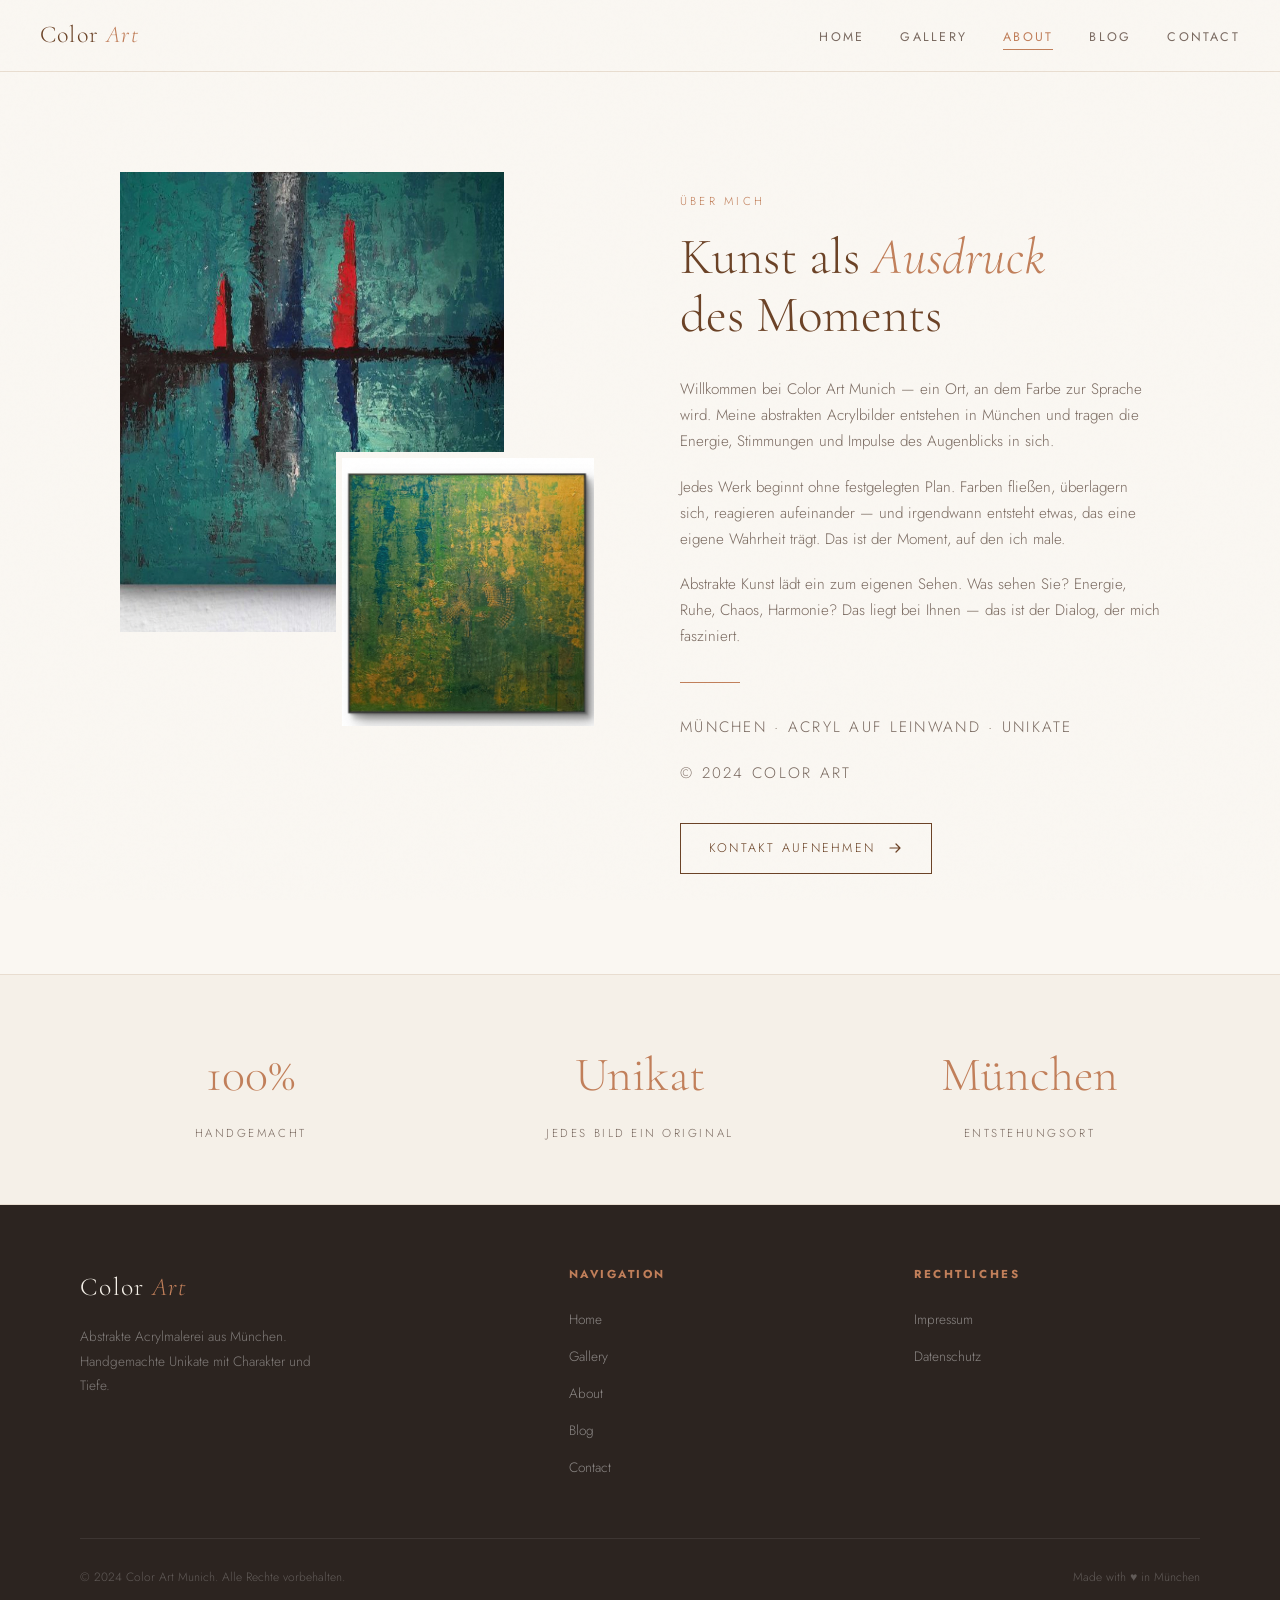
==== about.html @ 50343073 "Initial site" ====
<!DOCTYPE html>
<html lang="de">
<head>
  <meta charset="UTF-8" />
  <meta name="viewport" content="width=device-width, initial-scale=1.0" />
  <title>About — Color Art Munich</title>
  <meta name="description" content="Über die Künstlerin — abstrakte Acrylmalerei aus München." />
  <link rel="stylesheet" href="css/style.css" />
</head>
<body>

  <nav>
    <a href="index.html" class="nav-logo">Color <span>Art</span></a>
    <ul class="nav-links" id="nav-links">
      <li><a href="index.html">Home</a></li>
      <li><a href="gallery.html">Gallery</a></li>
      <li><a href="about.html" class="active">About</a></li>
      <li><a href="blog.html">Blog</a></li>
      <li><a href="contact.html">Contact</a></li>
    </ul>
    <button class="nav-hamburger" id="hamburger" aria-label="Menu">
      <span></span><span></span><span></span>
    </button>
  </nav>

  <main>
    <div class="about-layout">

      <div class="about-image-stack fade-in">
        <img src="images/paintings/383017_1c985b1f02cf4ab29a19ba922056abf1~mv2.jpg" alt="Atelier Color Art Munich" loading="lazy" />
        <img src="images/paintings/383017_31e4980668924b158daed5dd5bfac62d~mv2.jpg" alt="Abstraktes Acrylbild Detail" loading="lazy" />
      </div>

      <div class="about-content fade-in">
        <span class="section-label">Über mich</span>
        <h1>
          Kunst als <em>Ausdruck</em><br>des Moments
        </h1>

        <p>
          Willkommen bei Color Art Munich — ein Ort, an dem Farbe zur Sprache wird. Meine abstrakten Acrylbilder entstehen in München und tragen die Energie, Stimmungen und Impulse des Augenblicks in sich.
        </p>

        <p>
          Jedes Werk beginnt ohne festgelegten Plan. Farben fließen, überlagern sich, reagieren aufeinander — und irgendwann entsteht etwas, das eine eigene Wahrheit trägt. Das ist der Moment, auf den ich male.
        </p>

        <p>
          Abstrakte Kunst lädt ein zum eigenen Sehen. Was sehen Sie? Energie, Ruhe, Chaos, Harmonie? Das liegt bei Ihnen — das ist der Dialog, der mich fasziniert.
        </p>

        <div class="about-divider"></div>

        <p class="about-detail">München · Acryl auf Leinwand · Unikate</p>
        <p class="about-detail" style="margin-top:10px;">© 2024 Color Art</p>

        <div style="margin-top: 36px;">
          <a href="contact.html" class="hero-cta">
            Kontakt aufnehmen
            <svg width="16" height="16" viewBox="0 0 16 16" fill="none">
              <path d="M3 8h10M9 4l4 4-4 4" stroke="currentColor" stroke-width="1.2" stroke-linecap="round" stroke-linejoin="round"/>
            </svg>
          </a>
        </div>
      </div>

    </div>

    <!-- Values strip -->
    <div style="background: var(--cream); border-top: 1px solid var(--sand); border-bottom: 1px solid var(--sand); padding: 60px 80px;">
      <div style="max-width: var(--max-width); margin: 0 auto; display: grid; grid-template-columns: repeat(3, 1fr); gap: 48px; text-align: center;" class="fade-in">

        <div>
          <div style="font-family:'Cormorant Garamond',serif; font-size:3rem; color:var(--terracotta); margin-bottom:8px; font-weight:300;">100%</div>
          <div style="font-size:0.72rem; letter-spacing:0.22em; text-transform:uppercase; color:var(--text-light);">Handgemacht</div>
        </div>

        <div>
          <div style="font-family:'Cormorant Garamond',serif; font-size:3rem; color:var(--terracotta); margin-bottom:8px; font-weight:300;">Unikat</div>
          <div style="font-size:0.72rem; letter-spacing:0.22em; text-transform:uppercase; color:var(--text-light);">Jedes Bild ein Original</div>
        </div>

        <div>
          <div style="font-family:'Cormorant Garamond',serif; font-size:3rem; color:var(--terracotta); margin-bottom:8px; font-weight:300;">München</div>
          <div style="font-size:0.72rem; letter-spacing:0.22em; text-transform:uppercase; color:var(--text-light);">Entstehungsort</div>
        </div>

      </div>
    </div>

  </main>

  <footer>
    <div class="footer-inner">
      <div class="footer-brand">
        <a href="index.html" class="nav-logo">Color <span>Art</span></a>
        <p>Abstrakte Acrylmalerei aus München. Handgemachte Unikate mit Charakter und Tiefe.</p>
      </div>
      <div class="footer-col">
        <h4>Navigation</h4>
        <ul>
          <li><a href="index.html">Home</a></li>
          <li><a href="gallery.html">Gallery</a></li>
          <li><a href="about.html">About</a></li>
          <li><a href="blog.html">Blog</a></li>
          <li><a href="contact.html">Contact</a></li>
        </ul>
      </div>
      <div class="footer-col">
        <h4>Rechtliches</h4>
        <ul>
          <li><a href="impressum.html">Impressum</a></li>
          <li><a href="datenschutz.html">Datenschutz</a></li>
        </ul>
      </div>
    </div>
    <div class="footer-bottom">
      <span>© 2024 Color Art Munich. Alle Rechte vorbehalten.</span>
      <span>Made with ♥ in München</span>
    </div>
  </footer>

  <script src="js/main.js"></script>
</body>
</html>
---- css/style.css ----
@import url('https://fonts.googleapis.com/css2?family=Cormorant+Garamond:ital,wght@0,300;0,400;0,600;1,300;1,400&family=Jost:wght@300;400;500&display=swap');

/* ─── CSS Variables ─────────────────────────────────────── */
:root {
  --cream:      #F5F0E8;
  --warm-white: #FAF7F2;
  --sand:       #E8DDD0;
  --terracotta: #C17F5A;
  --rust:       #A85C38;
  --umber:      #6B4226;
  --charcoal:   #2C2420;
  --text:       #3A2E28;
  --text-light: #7A6A60;
  --accent:     #C17F5A;

  --nav-height: 72px;
  --max-width:  1200px;
  --gap:        2px;
}

/* ─── Reset & Base ──────────────────────────────────────── */
*, *::before, *::after { box-sizing: border-box; margin: 0; padding: 0; }

html { scroll-behavior: smooth; }

body {
  font-family: 'Jost', sans-serif;
  background: var(--warm-white);
  color: var(--text);
  font-weight: 300;
  line-height: 1.7;
  overflow-x: hidden;
}

a { color: inherit; text-decoration: none; }
img { display: block; max-width: 100%; }

/* ─── Grain texture overlay ─────────────────────────────── */
body::before {
  content: '';
  position: fixed;
  inset: 0;
  background-image: url("data:image/svg+xml,%3Csvg viewBox='0 0 256 256' xmlns='http://www.w3.org/2000/svg'%3E%3Cfilter id='noise'%3E%3CfeTurbulence type='fractalNoise' baseFrequency='0.9' numOctaves='4' stitchTiles='stitch'/%3E%3C/filter%3E%3Crect width='100%25' height='100%25' filter='url(%23noise)' opacity='0.04'/%3E%3C/svg%3E");
  pointer-events: none;
  z-index: 9999;
  opacity: 0.4;
}

/* ─── Navigation ─────────────────────────────────────────── */
nav {
  position: fixed;
  top: 0; left: 0; right: 0;
  height: var(--nav-height);
  background: rgba(250, 247, 242, 0.92);
  backdrop-filter: blur(12px);
  -webkit-backdrop-filter: blur(12px);
  border-bottom: 1px solid var(--sand);
  z-index: 100;
  display: flex;
  align-items: center;
  justify-content: space-between;
  padding: 0 40px;
}

.nav-logo {
  font-family: 'Cormorant Garamond', serif;
  font-size: 1.5rem;
  font-weight: 300;
  letter-spacing: 0.05em;
  color: var(--umber);
}

.nav-logo span {
  font-style: italic;
  color: var(--terracotta);
}

.nav-links {
  display: flex;
  gap: 36px;
  list-style: none;
}

.nav-links a {
  font-size: 0.78rem;
  font-weight: 400;
  letter-spacing: 0.18em;
  text-transform: uppercase;
  color: var(--text-light);
  transition: color 0.25s;
  position: relative;
}

.nav-links a::after {
  content: '';
  position: absolute;
  bottom: -4px; left: 0;
  width: 0; height: 1px;
  background: var(--terracotta);
  transition: width 0.3s ease;
}

.nav-links a:hover,
.nav-links a.active { color: var(--terracotta); }
.nav-links a:hover::after,
.nav-links a.active::after { width: 100%; }

.nav-hamburger {
  display: none;
  flex-direction: column;
  gap: 5px;
  cursor: pointer;
  background: none;
  border: none;
  padding: 4px;
}
.nav-hamburger span {
  display: block;
  width: 24px; height: 1px;
  background: var(--text);
  transition: all 0.3s;
}

/* ─── Page wrapper ───────────────────────────────────────── */
main { padding-top: var(--nav-height); min-height: 100vh; }

/* ─── Hero ───────────────────────────────────────────────── */
.hero {
  position: relative;
  height: calc(100vh - var(--nav-height));
  display: grid;
  grid-template-columns: 1fr 1fr;
  overflow: hidden;
}

.hero-text {
  display: flex;
  flex-direction: column;
  justify-content: center;
  padding: 80px 60px 80px 80px;
  background: var(--cream);
  position: relative;
  z-index: 2;
}

.hero-eyebrow {
  font-size: 0.72rem;
  letter-spacing: 0.28em;
  text-transform: uppercase;
  color: var(--terracotta);
  margin-bottom: 20px;
  opacity: 0;
  animation: fadeUp 0.8s 0.2s forwards;
}

.hero-title {
  font-family: 'Cormorant Garamond', serif;
  font-size: clamp(3rem, 5vw, 5rem);
  font-weight: 300;
  line-height: 1.1;
  color: var(--umber);
  margin-bottom: 8px;
  opacity: 0;
  animation: fadeUp 0.8s 0.4s forwards;
}

.hero-title em {
  font-style: italic;
  color: var(--terracotta);
  display: block;
}

.hero-subtitle {
  font-size: 1rem;
  color: var(--text-light);
  margin-bottom: 48px;
  max-width: 360px;
  opacity: 0;
  animation: fadeUp 0.8s 0.6s forwards;
}

.hero-cta {
  display: inline-flex;
  align-items: center;
  gap: 12px;
  font-size: 0.78rem;
  letter-spacing: 0.18em;
  text-transform: uppercase;
  color: var(--umber);
  border: 1px solid var(--umber);
  padding: 14px 28px;
  transition: all 0.3s;
  width: fit-content;
  opacity: 0;
  animation: fadeUp 0.8s 0.8s forwards;
}

.hero-cta:hover {
  background: var(--umber);
  color: var(--cream);
}

.hero-cta svg { transition: transform 0.3s; }
.hero-cta:hover svg { transform: translateX(4px); }

.hero-image {
  position: relative;
  overflow: hidden;
}

.hero-image img {
  width: 100%;
  height: 100%;
  object-fit: cover;
  transition: transform 8s ease;
}

.hero-image:hover img { transform: scale(1.04); }

.hero-image::after {
  content: '';
  position: absolute;
  inset: 0;
  background: linear-gradient(135deg, rgba(193,127,90,0.15) 0%, transparent 60%);
}

/* ─── Section styles ─────────────────────────────────────── */
section { padding: 100px 40px; max-width: var(--max-width); margin: 0 auto; }

.section-header {
  display: flex;
  align-items: baseline;
  gap: 20px;
  margin-bottom: 60px;
}

.section-label {
  font-size: 0.72rem;
  letter-spacing: 0.28em;
  text-transform: uppercase;
  color: var(--terracotta);
}

.section-title {
  font-family: 'Cormorant Garamond', serif;
  font-size: clamp(2rem, 3.5vw, 3rem);
  font-weight: 300;
  color: var(--umber);
}

.section-line {
  flex: 1;
  height: 1px;
  background: var(--sand);
  margin-left: auto;
}

/* ─── Featured paintings (homepage) ─────────────────────── */
.featured-grid {
  display: grid;
  grid-template-columns: repeat(3, 1fr);
  grid-template-rows: 340px 240px;
  gap: var(--gap);
}

.featured-grid .painting {
  overflow: hidden;
  position: relative;
  cursor: pointer;
}

.featured-grid .painting:first-child {
  grid-row: span 2;
}

.featured-grid .painting img {
  width: 100%;
  height: 100%;
  object-fit: cover;
  transition: transform 0.6s ease;
}

.featured-grid .painting:hover img { transform: scale(1.05); }

.painting-overlay {
  position: absolute;
  inset: 0;
  background: linear-gradient(to top, rgba(44,36,32,0.7) 0%, transparent 50%);
  opacity: 0;
  transition: opacity 0.4s;
  display: flex;
  align-items: flex-end;
  padding: 20px;
}

.painting:hover .painting-overlay { opacity: 1; }

.painting-overlay span {
  font-family: 'Cormorant Garamond', serif;
  font-size: 0.85rem;
  font-style: italic;
  color: var(--cream);
  letter-spacing: 0.08em;
}

/* ─── Gallery Grid ───────────────────────────────────────── */
.gallery-intro {
  text-align: center;
  padding: 80px 40px 0;
  max-width: var(--max-width);
  margin: 0 auto;
}

.gallery-intro .section-title {
  margin-bottom: 12px;
}

.gallery-intro p {
  color: var(--text-light);
  max-width: 500px;
  margin: 0 auto 60px;
}

.gallery-grid {
  display: grid;
  grid-template-columns: repeat(auto-fill, minmax(280px, 1fr));
  gap: 3px;
  padding: 0 40px 100px;
  max-width: var(--max-width);
  margin: 0 auto;
}

.gallery-item {
  aspect-ratio: 1;
  overflow: hidden;
  position: relative;
  cursor: pointer;
  background: var(--sand);
}

.gallery-item img {
  width: 100%; height: 100%;
  object-fit: cover;
  transition: transform 0.5s ease;
}

.gallery-item:hover img { transform: scale(1.06); }

.gallery-item .painting-overlay { opacity: 0; }
.gallery-item:hover .painting-overlay { opacity: 1; }

/* ─── Lightbox ───────────────────────────────────────────── */
.lightbox {
  position: fixed;
  inset: 0;
  background: rgba(44,36,32,0.95);
  z-index: 1000;
  display: flex;
  align-items: center;
  justify-content: center;
  opacity: 0;
  pointer-events: none;
  transition: opacity 0.3s;
}

.lightbox.open {
  opacity: 1;
  pointer-events: all;
}

.lightbox-img {
  max-width: 85vw;
  max-height: 85vh;
  object-fit: contain;
  border: 1px solid rgba(255,255,255,0.1);
  box-shadow: 0 40px 80px rgba(0,0,0,0.5);
}

.lightbox-close {
  position: absolute;
  top: 28px; right: 36px;
  font-size: 1.8rem;
  color: var(--sand);
  cursor: pointer;
  background: none;
  border: none;
  line-height: 1;
  transition: color 0.2s;
}
.lightbox-close:hover { color: white; }

.lightbox-nav {
  position: absolute;
  top: 50%;
  transform: translateY(-50%);
  background: none;
  border: 1px solid rgba(255,255,255,0.2);
  color: white;
  width: 48px; height: 48px;
  display: flex; align-items: center; justify-content: center;
  cursor: pointer;
  transition: all 0.2s;
  font-size: 1.2rem;
}
.lightbox-nav:hover { background: var(--terracotta); border-color: var(--terracotta); }
.lightbox-prev { left: 24px; }
.lightbox-next { right: 24px; }

/* ─── About page ─────────────────────────────────────────── */
.about-layout {
  display: grid;
  grid-template-columns: 1fr 1fr;
  gap: 80px;
  align-items: start;
  padding: 100px 80px;
  max-width: var(--max-width);
  margin: 0 auto;
}

.about-image-stack {
  position: relative;
  height: 560px;
}

.about-image-stack img:first-child {
  width: 80%;
  height: 460px;
  object-fit: cover;
  position: absolute;
  top: 0; left: 0;
}

.about-image-stack img:last-child {
  width: 55%;
  height: 280px;
  object-fit: cover;
  position: absolute;
  bottom: 0; right: 0;
  border: 6px solid var(--warm-white);
}

.about-content { padding-top: 20px; }

.about-content .section-label { display: block; margin-bottom: 16px; }

.about-content h1 {
  font-family: 'Cormorant Garamond', serif;
  font-size: clamp(2.5rem, 4vw, 3.5rem);
  font-weight: 300;
  color: var(--umber);
  line-height: 1.15;
  margin-bottom: 32px;
}

.about-content h1 em {
  font-style: italic;
  color: var(--terracotta);
}

.about-content p {
  color: var(--text-light);
  margin-bottom: 20px;
  font-size: 0.95rem;
}

.about-divider {
  width: 60px; height: 1px;
  background: var(--terracotta);
  margin: 32px 0;
}

.about-detail {
  font-size: 0.78rem;
  letter-spacing: 0.15em;
  text-transform: uppercase;
  color: var(--text-light);
}

/* ─── Contact page ───────────────────────────────────────── */
.contact-layout {
  display: grid;
  grid-template-columns: 1fr 1.2fr;
  gap: 80px;
  padding: 100px 80px;
  max-width: var(--max-width);
  margin: 0 auto;
}

.contact-info .section-label { display: block; margin-bottom: 16px; }

.contact-info h1 {
  font-family: 'Cormorant Garamond', serif;
  font-size: clamp(2.5rem, 4vw, 3.5rem);
  font-weight: 300;
  color: var(--umber);
  margin-bottom: 24px;
}

.contact-info p { color: var(--text-light); margin-bottom: 40px; }

.contact-detail {
  display: flex;
  align-items: center;
  gap: 16px;
  margin-bottom: 20px;
  font-size: 0.9rem;
  color: var(--text-light);
}

.contact-detail-icon {
  width: 36px; height: 36px;
  border: 1px solid var(--sand);
  display: flex; align-items: center; justify-content: center;
  flex-shrink: 0;
  color: var(--terracotta);
}

.contact-form { display: flex; flex-direction: column; gap: 20px; }

.form-group { display: flex; flex-direction: column; gap: 8px; }

.form-group label {
  font-size: 0.72rem;
  letter-spacing: 0.18em;
  text-transform: uppercase;
  color: var(--text-light);
}

.form-group input,
.form-group textarea {
  background: var(--cream);
  border: 1px solid var(--sand);
  padding: 14px 16px;
  font-family: 'Jost', sans-serif;
  font-size: 0.9rem;
  font-weight: 300;
  color: var(--text);
  outline: none;
  transition: border-color 0.25s;
  resize: vertical;
}

.form-group input:focus,
.form-group textarea:focus { border-color: var(--terracotta); }

.form-group textarea { min-height: 140px; }

.btn-submit {
  background: var(--umber);
  color: var(--cream);
  border: none;
  padding: 16px 36px;
  font-family: 'Jost', sans-serif;
  font-size: 0.78rem;
  letter-spacing: 0.18em;
  text-transform: uppercase;
  cursor: pointer;
  transition: background 0.3s;
  align-self: flex-start;
}
.btn-submit:hover { background: var(--terracotta); }

.form-success {
  display: none;
  color: var(--terracotta);
  font-style: italic;
  font-family: 'Cormorant Garamond', serif;
  font-size: 1.2rem;
  margin-top: 16px;
}

/* ─── Blog ───────────────────────────────────────────────── */
.blog-intro {
  text-align: center;
  padding: 80px 40px 60px;
  max-width: 700px;
  margin: 0 auto;
}

.blog-intro .section-title { margin-bottom: 12px; }
.blog-intro p { color: var(--text-light); }

.blog-grid {
  display: grid;
  grid-template-columns: repeat(auto-fill, minmax(340px, 1fr));
  gap: 40px;
  padding: 0 80px 100px;
  max-width: var(--max-width);
  margin: 0 auto;
}

.blog-card { display: flex; flex-direction: column; }

.blog-card-image {
  aspect-ratio: 4/3;
  overflow: hidden;
  margin-bottom: 24px;
}

.blog-card-image img {
  width: 100%; height: 100%;
  object-fit: cover;
  transition: transform 0.5s;
}
.blog-card:hover .blog-card-image img { transform: scale(1.04); }

.blog-card-meta {
  font-size: 0.72rem;
  letter-spacing: 0.18em;
  text-transform: uppercase;
  color: var(--terracotta);
  margin-bottom: 10px;
}

.blog-card h2 {
  font-family: 'Cormorant Garamond', serif;
  font-size: 1.6rem;
  font-weight: 400;
  color: var(--umber);
  margin-bottom: 12px;
  line-height: 1.3;
}

.blog-card p { color: var(--text-light); font-size: 0.9rem; }

.blog-read-more {
  display: inline-flex;
  align-items: center;
  gap: 8px;
  margin-top: 16px;
  font-size: 0.78rem;
  letter-spacing: 0.15em;
  text-transform: uppercase;
  color: var(--umber);
  border-bottom: 1px solid var(--sand);
  padding-bottom: 4px;
  transition: all 0.25s;
  width: fit-content;
}
.blog-read-more:hover { color: var(--terracotta); border-color: var(--terracotta); }

/* ─── Page hero (inner pages) ────────────────────────────── */
.page-hero {
  background: var(--cream);
  padding: 80px 80px 60px;
  border-bottom: 1px solid var(--sand);
}

/* ─── Footer ─────────────────────────────────────────────── */
footer {
  background: var(--charcoal);
  color: var(--sand);
  padding: 60px 80px 40px;
}

.footer-inner {
  max-width: var(--max-width);
  margin: 0 auto;
  display: grid;
  grid-template-columns: 1.5fr 1fr 1fr;
  gap: 60px;
  padding-bottom: 48px;
  border-bottom: 1px solid rgba(255,255,255,0.08);
}

.footer-brand .nav-logo {
  color: var(--cream);
  font-size: 1.6rem;
  display: block;
  margin-bottom: 16px;
}

.footer-brand p {
  font-size: 0.85rem;
  color: rgba(255,255,255,0.4);
  line-height: 1.8;
  max-width: 240px;
}

.footer-col h4 {
  font-size: 0.72rem;
  letter-spacing: 0.22em;
  text-transform: uppercase;
  color: var(--terracotta);
  margin-bottom: 20px;
}

.footer-col ul { list-style: none; }
.footer-col ul li { margin-bottom: 10px; }
.footer-col ul a {
  font-size: 0.85rem;
  color: rgba(255,255,255,0.45);
  transition: color 0.2s;
}
.footer-col ul a:hover { color: var(--cream); }

.footer-bottom {
  max-width: var(--max-width);
  margin: 28px auto 0;
  display: flex;
  justify-content: space-between;
  align-items: center;
  font-size: 0.75rem;
  color: rgba(255,255,255,0.25);
}

.footer-bottom a { color: rgba(255,255,255,0.35); transition: color 0.2s; }
.footer-bottom a:hover { color: var(--cream); }

/* ─── Animations ─────────────────────────────────────────── */
@keyframes fadeUp {
  from { opacity: 0; transform: translateY(24px); }
  to   { opacity: 1; transform: translateY(0); }
}

.fade-in {
  opacity: 0;
  transform: translateY(20px);
  transition: opacity 0.7s ease, transform 0.7s ease;
}
.fade-in.visible {
  opacity: 1;
  transform: translateY(0);
}

/* ─── Responsive ─────────────────────────────────────────── */
@media (max-width: 900px) {
  nav { padding: 0 24px; }
  .nav-links { display: none; }
  .nav-links.open {
    display: flex;
    flex-direction: column;
    position: fixed;
    top: var(--nav-height);
    left: 0; right: 0;
    background: var(--warm-white);
    padding: 32px 24px;
    border-bottom: 1px solid var(--sand);
    gap: 24px;
  }
  .nav-hamburger { display: flex; }

  .hero { grid-template-columns: 1fr; height: auto; }
  .hero-text { padding: 60px 24px; order: 2; }
  .hero-image { height: 50vw; order: 1; }

  .featured-grid {
    grid-template-columns: 1fr 1fr;
    grid-template-rows: auto;
  }
  .featured-grid .painting:first-child { grid-row: span 1; }

  .about-layout,
  .contact-layout { grid-template-columns: 1fr; padding: 60px 24px; gap: 40px; }
  .about-image-stack { height: 320px; }

  .gallery-grid { padding: 0 16px 60px; }
  .blog-grid { padding: 0 24px 60px; gap: 28px; }

  footer { padding: 48px 24px 32px; }
  .footer-inner { grid-template-columns: 1fr; gap: 32px; }
  .footer-bottom { flex-direction: column; gap: 12px; text-align: center; }

  section { padding: 60px 24px; }
}
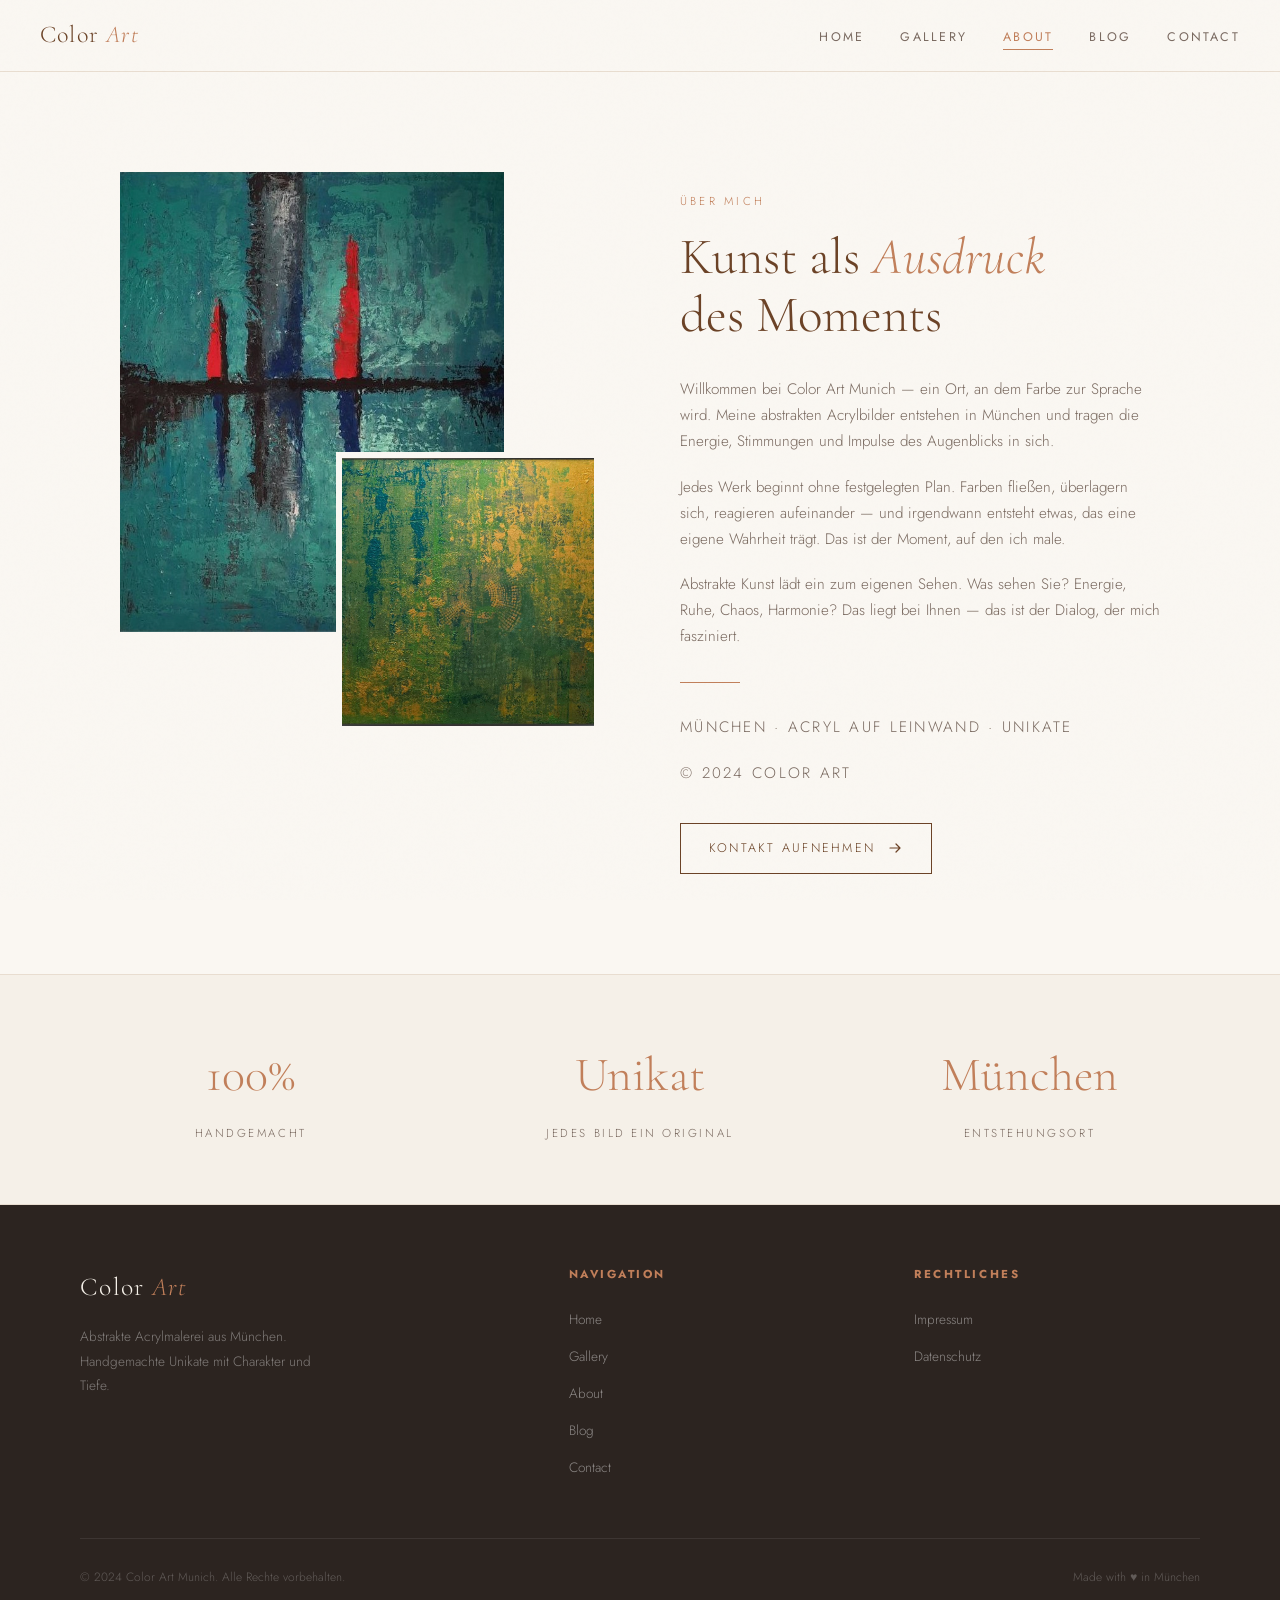
==== commit cd0c4f48: "Add full SEO - meta tags, OG, Schema, sitemap, robots.txt" ====
--- a/about.html
+++ b/about.html
@@ -3,9 +3,38 @@
 <head>
   <meta charset="UTF-8" />
   <meta name="viewport" content="width=device-width, initial-scale=1.0" />
-  <title>About — Color Art Munich</title>
-  <meta name="description" content="Über die Künstlerin — abstrakte Acrylmalerei aus München." />
-  <link rel="stylesheet" href="css/style.css" />
+  <title>Über die Künstlerin — Color Art Munich | Abstrakte Acrylmalerei</title>
+  <meta name="description" content="Abstrakte Acrylmalerei aus München — entstanden mit Leidenschaft und Farbe. Jedes Werk trägt die Energie des Moments. Lernen Sie die Künstlerin kennen." />
+  <meta name="keywords" content="abstrakte Malerei München, Künstlerin München, Acrylmalerei Atelier, moderne Kunst München" />
+  <meta name="author" content="Color Art Munich" />
+  <meta name="robots" content="index, follow" />
+  <link rel="canonical" href="https://www.colorartmuc.com/about.html" />
+
+  <!-- Open Graph (Facebook, WhatsApp previews) -->
+  <meta property="og:type" content="website" />
+  <meta property="og:title" content="Über die Künstlerin — Color Art Munich | Abstrakte Acrylmalerei" />
+  <meta property="og:description" content="Abstrakte Acrylmalerei aus München — entstanden mit Leidenschaft und Farbe. Jedes Werk trägt die Energie des Moments. Lernen Sie die Künstlerin kennen." />
+  <meta property="og:url" content="https://www.colorartmuc.com/about.html" />
+  <meta property="og:image" content="https://www.colorartmuc.com/images/paintings/0013.jpg" />
+  <meta property="og:site_name" content="Color Art Munich" />
+  <meta property="og:locale" content="de_DE" />
+
+  <!-- Twitter Card -->
+  <meta name="twitter:card" content="summary_large_image" />
+  <meta name="twitter:title" content="Über die Künstlerin — Color Art Munich | Abstrakte Acrylmalerei" />
+  <meta name="twitter:description" content="Abstrakte Acrylmalerei aus München — entstanden mit Leidenschaft und Farbe. Jedes Werk trägt die Energie des Moments. Lernen Sie die Künstlerin kennen." />
+  <meta name="twitter:image" content="https://www.colorartmuc.com/images/paintings/0013.jpg" />
+
+  <script type="application/ld+json">
+{
+  "@context": "https://schema.org",
+  "@type": "Person",
+  "name": "Color Art Munich",
+  "jobTitle": "Künstlerin",
+  "description": "Abstrakte Acrylmalerei aus München",
+  "url": "https://www.colorartmuc.com/about.html"
+}
+</script>  <link rel="stylesheet" href="css/style.css" />
 </head>
 <body>
 
@@ -27,8 +56,8 @@
     <div class="about-layout">
 
       <div class="about-image-stack fade-in">
-        <img src="images/paintings/383017_1c985b1f02cf4ab29a19ba922056abf1~mv2.jpg" alt="Atelier Color Art Munich" loading="lazy" />
-        <img src="images/paintings/383017_31e4980668924b158daed5dd5bfac62d~mv2.jpg" alt="Abstraktes Acrylbild Detail" loading="lazy" />
+        <img src="images/paintings/0009.jpg" alt="Atelier Color Art Munich" loading="lazy" />
+        <img src="images/paintings/0008.jpg" alt="Abstraktes Acrylbild Detail" loading="lazy" />
       </div>
 
       <div class="about-content fade-in">
--- a/css/style.css
+++ b/css/style.css
@@ -121,6 +121,29 @@
   transition: all 0.3s;
 }
 
+/* ─── About teaser (homepage) ────────────────────────────── */
+.about-teaser {
+  max-width: var(--max-width);
+  margin: 0 auto;
+  display: grid;
+  grid-template-columns: 1fr 1fr;
+  gap: 80px;
+  align-items: center;
+  padding: 0 80px;
+}
+
+.about-teaser-image {
+  position: relative;
+  height: 420px;
+  overflow: hidden;
+}
+
+.about-teaser-image img {
+  width: 100%;
+  height: 100%;
+  object-fit: cover;
+}
+
 /* ─── Page wrapper ───────────────────────────────────────── */
 main { padding-top: var(--nav-height); min-height: 100vh; }
 
@@ -335,16 +358,67 @@
   overflow: hidden;
   position: relative;
   cursor: pointer;
-  background: var(--sand);
-}
-
+  /* Warm plaster wall background */
+  background-color: #e8ddd0;
+  background-image:
+    url("data:image/svg+xml,%3Csvg xmlns='http://www.w3.org/2000/svg' width='300' height='300'%3E%3Cfilter id='n'%3E%3CfeTurbulence type='fractalNoise' baseFrequency='0.75' numOctaves='4' stitchTiles='stitch'/%3E%3CfeColorMatrix type='saturate' values='0'/%3E%3C/filter%3E%3Crect width='300' height='300' filter='url(%23n)' opacity='0.06'/%3E%3C/svg%3E");
+  display: flex;
+  align-items: center;
+  justify-content: center;
+}
+
+/* Painting sits inside the wall with padding and shadow */
 .gallery-item img {
-  width: 100%; height: 100%;
-  object-fit: cover;
-  transition: transform 0.5s ease;
-}
-
-.gallery-item:hover img { transform: scale(1.06); }
+  width: auto;
+  height: auto;
+  max-width: 74%;
+  max-height: 74%;
+  object-fit: contain;
+  position: relative;
+  z-index: 1;
+  transition: transform 0.5s ease, box-shadow 0.5s ease;
+  /* Frame shadow — simulates hanging on wall */
+  box-shadow:
+    0 4px 8px rgba(44,36,32,0.18),
+    0 10px 28px rgba(44,36,32,0.14),
+    0 20px 48px rgba(44,36,32,0.08),
+    2px 2px 0 rgba(255,255,255,0.06) inset;
+}
+
+.gallery-item:hover img {
+  transform: scale(1.04) translateY(-3px);
+  box-shadow:
+    0 8px 16px rgba(44,36,32,0.22),
+    0 18px 40px rgba(44,36,32,0.18),
+    0 32px 64px rgba(44,36,32,0.10),
+    2px 2px 0 rgba(255,255,255,0.06) inset;
+}
+
+/* Subtle wire/hook hint at top */
+.gallery-item::before {
+  content: '';
+  position: absolute;
+  top: 10px;
+  left: 50%;
+  transform: translateX(-50%);
+  width: 1px;
+  height: 50%; /* scales with box size, reaches painting top */
+  background: rgba(44,36,32,0.18);
+  z-index: 0;
+}
+
+/* Wall baseboard line at bottom */
+.gallery-item::after {
+  content: '';
+  position: absolute;
+  bottom: 0; left: 0; right: 0;
+  height: 3px;
+  background: linear-gradient(to right, 
+    rgba(44,36,32,0.04), 
+    rgba(44,36,32,0.10) 20%, 
+    rgba(44,36,32,0.10) 80%, 
+    rgba(44,36,32,0.04));
+}
 
 .gallery-item .painting-overlay { opacity: 0; }
 .gallery-item:hover .painting-overlay { opacity: 1; }
@@ -742,7 +816,7 @@
 
   .hero { grid-template-columns: 1fr; height: auto; }
   .hero-text { padding: 60px 24px; order: 2; }
-  .hero-image { height: 50vw; order: 1; }
+  .hero-image { height: 60vw; order: 1; }
 
   .featured-grid {
     grid-template-columns: 1fr 1fr;
@@ -754,7 +828,56 @@
   .contact-layout { grid-template-columns: 1fr; padding: 60px 24px; gap: 40px; }
   .about-image-stack { height: 320px; }
 
-  .gallery-grid { padding: 0 16px 60px; }
+  .about-image-stack img:first-child {
+    height: 260px;
+  }
+
+  .about-image-stack img:last-child {
+    height: 160px;
+  }
+
+  /* Fix about teaser section on mobile */
+  section > div[style*="grid-template-columns:1fr 1fr"],
+  div[style*="grid-template-columns:1fr 1fr"] {
+    display: flex !important;
+    flex-direction: column !important;
+    padding: 0 24px !important;
+    gap: 32px !important;
+  }
+
+  div[style*="grid-template-columns:1fr 1fr"] > div[style*="height:420px"] {
+    height: 260px !important;
+    width: 100% !important;
+  }
+
+  .about-teaser {
+    grid-template-columns: 1fr;
+    padding: 0 24px;
+    gap: 32px;
+  }
+
+  .about-teaser-image {
+    height: 260px;
+  }
+
+  /* Fix button text wrapping */
+  .hero-cta {
+    white-space: nowrap;
+    padding: 14px 20px;
+  }
+
+  /* Fix values strip on mobile */
+  div[style*="grid-template-columns: repeat(3, 1fr)"] {
+    display: flex !important;
+    flex-direction: column !important;
+    gap: 28px !important;
+    padding: 0 24px !important;
+  }
+
+  .gallery-grid {
+    grid-template-columns: repeat(2, 1fr);
+    padding: 0 16px 60px;
+  }
   .blog-grid { padding: 0 24px 60px; gap: 28px; }
 
   footer { padding: 48px 24px 32px; }
@@ -763,3 +886,91 @@
 
   section { padding: 60px 24px; }
 }
+
+
+/* ─── AR Modal ───────────────────────────────────────────── */
+#ar-modal {
+  position: fixed; inset: 0;
+  background: rgba(44,36,32,0.75);
+  z-index: 2000;
+  display: none;
+  align-items: center;
+  justify-content: center;
+  backdrop-filter: blur(6px);
+}
+#ar-modal.open { display: flex; }
+
+.ar-modal-inner {
+  background: var(--warm-white);
+  width: min(480px, 96vw);
+  height: min(700px, 92vh);
+  display: flex;
+  flex-direction: column;
+  overflow: hidden;
+  position: relative;
+}
+
+.ar-close {
+  position: absolute; top: 14px; right: 14px;
+  width: 34px; height: 34px;
+  background: var(--cream); border: 1px solid var(--sand);
+  color: var(--umber); cursor: pointer;
+  display: flex; align-items: center; justify-content: center;
+  font-size: 0.8rem; z-index: 10; transition: all 0.2s;
+}
+.ar-close:hover { background: var(--umber); color: var(--cream); }
+
+.ar-header {
+  padding: 18px 20px 14px;
+  border-bottom: 1px solid var(--sand);
+  flex-shrink: 0;
+}
+.ar-label {
+  font-family: 'Cormorant Garamond', serif;
+  font-size: 1.3rem; font-style: italic;
+  color: var(--umber); display: block; margin-bottom: 4px;
+}
+.ar-price-tag { font-size: 0.85rem; color: var(--terracotta); }
+
+.ar-viewer-wrap {
+  flex: 1;
+  min-height: 0;
+  position: relative;
+}
+
+.ar-viewer-wrap model-viewer {
+  width: 100%;
+  height: 100%;
+}
+
+.ar-launch-btn {
+  position: absolute;
+  bottom: 20px;
+  left: 50%;
+  transform: translateX(-50%);
+  display: inline-flex; align-items: center; gap: 10px;
+  background: var(--umber); color: var(--cream);
+  padding: 14px 28px;
+  font-family: 'Jost', sans-serif;
+  font-size: 0.78rem; letter-spacing: 0.16em; text-transform: uppercase;
+  text-decoration: none; border: none; cursor: pointer;
+  transition: background 0.25s; white-space: nowrap;
+}
+.ar-launch-btn:hover { background: var(--terracotta); }
+
+.ar-note {
+  font-size: 0.78rem; color: var(--text-light);
+  text-align: center; line-height: 1.7;
+}
+
+/* AR button in detail panel */
+.detail-ar-btn {
+  margin-top: 12px;
+  display: inline-flex; align-items: center; gap: 10px;
+  font-size: 0.72rem; letter-spacing: 0.18em; text-transform: uppercase;
+  color: var(--terracotta); border: 1px solid var(--terracotta);
+  padding: 12px 20px; transition: all 0.25s;
+  background: none; cursor: pointer;
+  font-family: 'Jost', sans-serif; width: fit-content;
+}
+.detail-ar-btn:hover { background: var(--terracotta); color: var(--cream); }
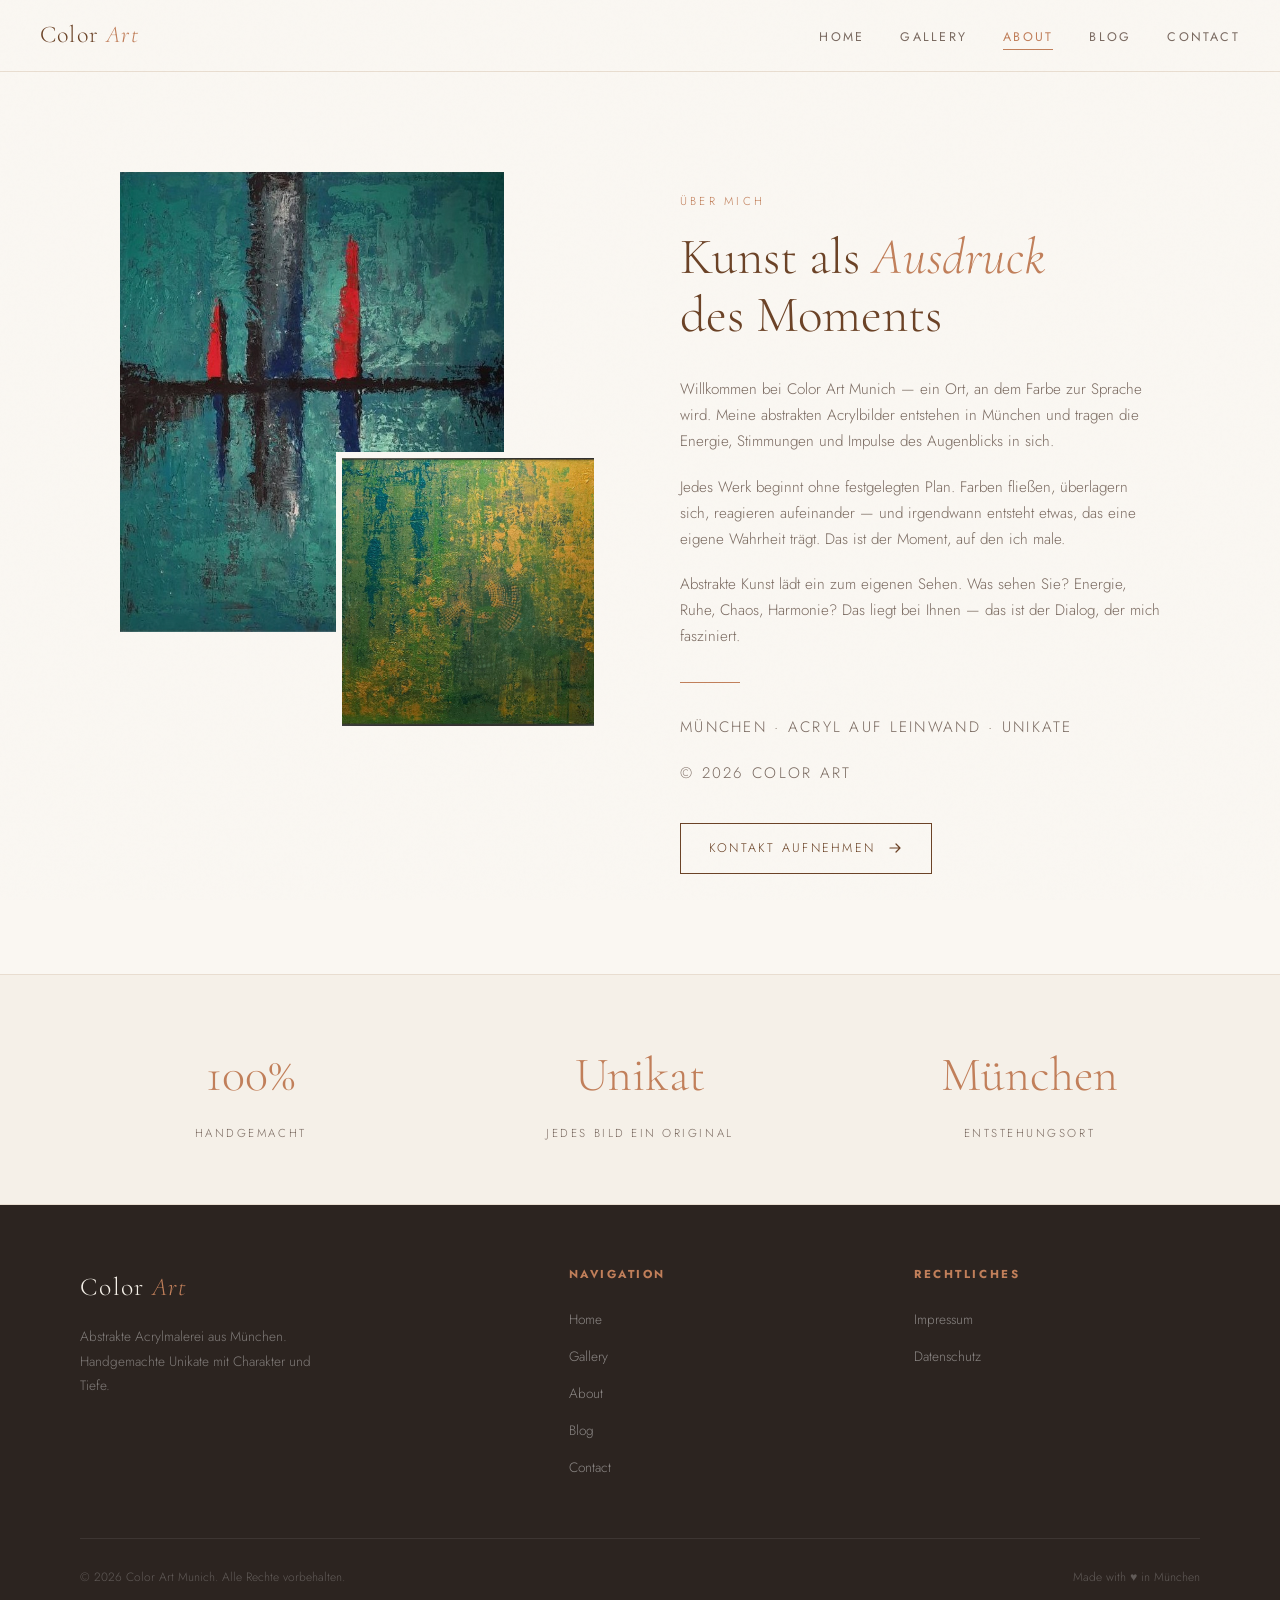
==== commit 7534c87f: "fixed the created date ©2024 -> ©2026" ====
--- a/about.html
+++ b/about.html
@@ -34,7 +34,9 @@
   "description": "Abstrakte Acrylmalerei aus München",
   "url": "https://www.colorartmuc.com/about.html"
 }
-</script>  <link rel="stylesheet" href="css/style.css" />
+</script>  
+  <link rel="stylesheet" href="css/style.css" />
+  <link rel="icon" type="image/png" href="images/favicon.png">
 </head>
 <body>
 
@@ -81,7 +83,7 @@
         <div class="about-divider"></div>
 
         <p class="about-detail">München · Acryl auf Leinwand · Unikate</p>
-        <p class="about-detail" style="margin-top:10px;">© 2024 Color Art</p>
+        <p class="about-detail" style="margin-top:10px;">© 2026 Color Art</p>
 
         <div style="margin-top: 36px;">
           <a href="contact.html" class="hero-cta">
@@ -144,7 +146,7 @@
       </div>
     </div>
     <div class="footer-bottom">
-      <span>© 2024 Color Art Munich. Alle Rechte vorbehalten.</span>
+      <span>© 2026 Color Art Munich. Alle Rechte vorbehalten.</span>
       <span>Made with ♥ in München</span>
     </div>
   </footer>
--- a/css/style.css
+++ b/css/style.css
@@ -329,7 +329,7 @@
 /* ─── Gallery Grid ───────────────────────────────────────── */
 .gallery-intro {
   text-align: center;
-  padding: 80px 40px 0;
+  padding: 40px 40px 0;
   max-width: var(--max-width);
   margin: 0 auto;
 }
@@ -974,3 +974,82 @@
   font-family: 'Jost', sans-serif; width: fit-content;
 }
 .detail-ar-btn:hover { background: var(--terracotta); color: var(--cream); }
+
+/* ── Filter panel ── */
+.filter-panel {
+  padding: 0 40px 40px;
+  max-width: var(--max-width);
+  margin: 0 auto;
+  display: flex;
+  flex-direction: column;
+  gap: 16px;
+}
+.filter-row {
+  display: flex;
+  align-items: center;
+  gap: 20px;
+  flex-wrap: wrap;
+}
+.filter-label {
+  font-size: 0.68rem;
+  letter-spacing: 0.22em;
+  text-transform: uppercase;
+  color: var(--text-light);
+  width: 48px;
+  flex-shrink: 0;
+}
+.filter-group { display: flex; gap: 8px; flex-wrap: wrap; }
+.filter-btn {
+  font-family: 'Jost', sans-serif; font-size: 0.72rem; letter-spacing: 0.18em; text-transform: uppercase;
+  padding: 8px 18px; border: 1px solid var(--sand); background: none; color: var(--text-light); cursor: pointer; transition: all 0.25s;
+}
+.filter-btn:hover, .filter-btn.active { background: var(--umber); color: var(--cream); border-color: var(--umber); }
+.color-btn {
+  display: inline-flex; align-items: center; gap: 7px;
+  font-family: 'Jost', sans-serif; font-size: 0.72rem; letter-spacing: 0.12em;
+  padding: 7px 14px; border: 1px solid var(--sand);
+  background: none; color: var(--text-light); cursor: pointer; transition: all 0.25s;
+}
+.color-btn:hover { border-color: var(--terracotta); color: var(--text); }
+.color-btn.active { border-color: var(--umber); background: var(--cream); color: var(--umber); font-weight: 500; }
+.color-swatch {
+  width: 14px; height: 14px; border-radius: 50%;
+  flex-shrink: 0; border: 1px solid rgba(0,0,0,0.1);
+}
+.filter-price {
+  display: flex; align-items: center; gap: 16px;
+  flex: 1; max-width: 360px;
+}
+.price-slider-wrap {
+  flex: 1; position: relative; height: 20px; display: flex; align-items: center;
+}
+.price-slider-wrap input[type="range"] {
+  -webkit-appearance: none; width: 100%; height: 2px;
+  background: var(--sand); outline: none; position: relative; z-index: 2; cursor: pointer;
+}
+.price-slider-wrap input[type="range"]::-webkit-slider-thumb {
+  -webkit-appearance: none; width: 18px; height: 18px; border-radius: 50%;
+  background: var(--umber); cursor: pointer;
+  border: 2px solid var(--warm-white); box-shadow: 0 2px 6px rgba(0,0,0,0.2); transition: background 0.2s;
+}
+.price-slider-wrap input[type="range"]::-webkit-slider-thumb:hover { background: var(--terracotta); }
+.price-slider-wrap input[type="range"]::-moz-range-thumb {
+  width: 18px; height: 18px; border-radius: 50%; background: var(--umber);
+  cursor: pointer; border: 2px solid var(--warm-white);
+}
+.price-slider-track {
+  position: absolute; left: 0; top: 50%; transform: translateY(-50%);
+  height: 2px; background: var(--terracotta); pointer-events: none; z-index: 1; transition: width 0.1s;
+}
+.price-value { font-size: 0.82rem; color: var(--text-light); white-space: nowrap; }
+.price-value strong { color: var(--umber); }
+.filter-count {
+  font-size: 0.75rem; letter-spacing: 0.12em; color: var(--terracotta); display: none; padding-left: 68px;
+}
+@media (max-width: 900px) {
+  .filter-panel { padding: 0 16px 32px; }
+  .filter-row { gap: 10px; }
+  .filter-label { width: 40px; font-size: 0.62rem; }
+  .filter-price { max-width: 100%; }
+  .filter-count { padding-left: 0; }
+}
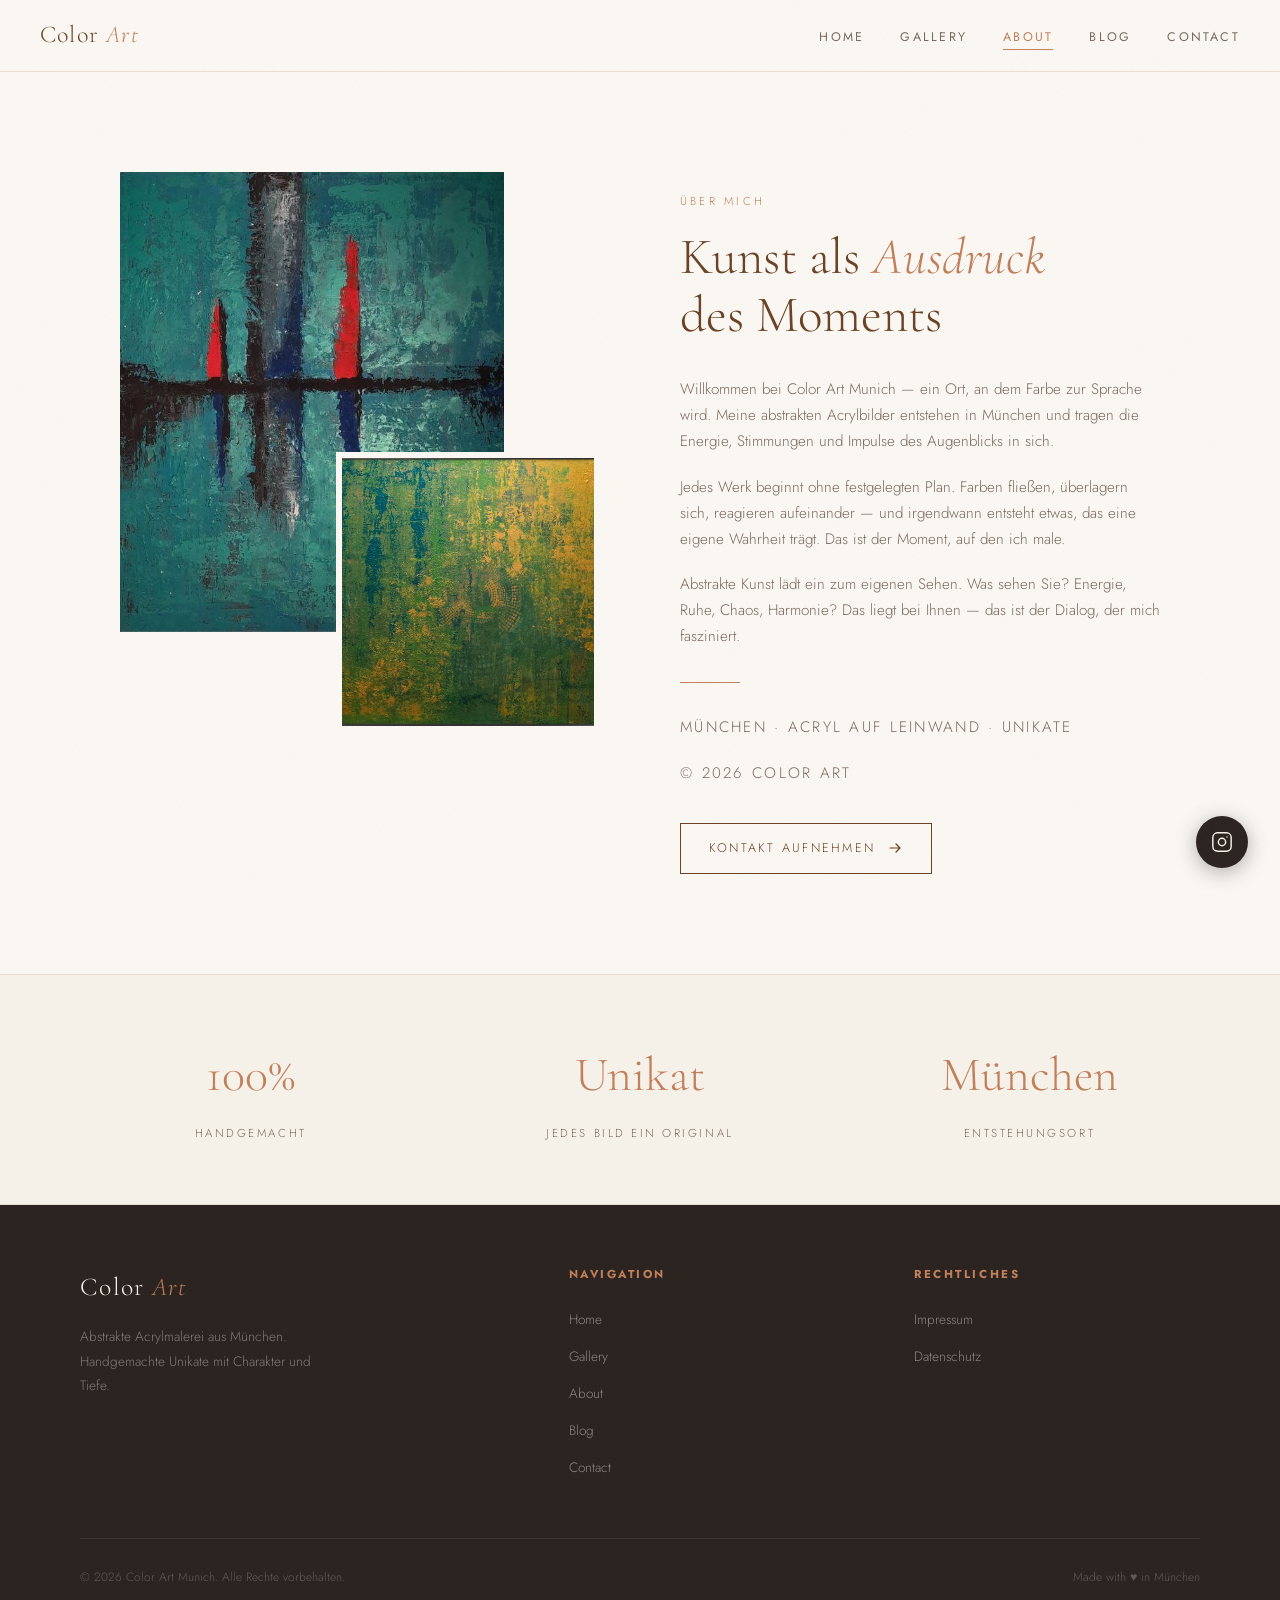
==== commit 28332da7: "Add Instagram floating button to all pages" ====
--- a/about.html
+++ b/about.html
@@ -152,5 +152,13 @@
   </footer>
 
   <script src="js/main.js"></script>
+  <a href="https://www.instagram.com/color_artmuc/" target="_blank" rel="noopener noreferrer" class="instagram-fab" aria-label="Instagram">
+    <svg viewBox="0 0 24 24" fill="none" stroke="currentColor" stroke-width="1.6" stroke-linecap="round" stroke-linejoin="round">
+      <rect x="2" y="2" width="20" height="20" rx="5" ry="5"/>
+      <circle cx="12" cy="12" r="4"/>
+      <circle cx="17.5" cy="6.5" r="0.8" fill="currentColor" stroke="none"/>
+    </svg>
+  </a>
+
 </body>
 </html>
--- a/css/style.css
+++ b/css/style.css
@@ -975,81 +975,77 @@
 }
 .detail-ar-btn:hover { background: var(--terracotta); color: var(--cream); }
 
-/* ── Filter panel ── */
-.filter-panel {
-  padding: 0 40px 40px;
-  max-width: var(--max-width);
-  margin: 0 auto;
-  display: flex;
-  flex-direction: column;
-  gap: 16px;
-}
-.filter-row {
+
+/* ============================================================
+   Instagram Floating Button
+   ============================================================ */
+.instagram-fab {
+  position: fixed;
+  bottom: 32px;
+  right: 32px;
+  z-index: 999;
+  width: 52px;
+  height: 52px;
+  border-radius: 50%;
+  background: var(--charcoal);
+  color: var(--cream);
   display: flex;
   align-items: center;
-  gap: 20px;
-  flex-wrap: wrap;
-}
-.filter-label {
-  font-size: 0.68rem;
-  letter-spacing: 0.22em;
-  text-transform: uppercase;
-  color: var(--text-light);
-  width: 48px;
+  justify-content: center;
+  text-decoration: none;
+  box-shadow: 0 4px 20px rgba(44, 36, 32, 0.35);
+  transition: transform 0.25s ease, box-shadow 0.25s ease, background 0.25s ease;
+  cursor: pointer;
+}
+
+.instagram-fab svg {
+  width: 22px;
+  height: 22px;
   flex-shrink: 0;
-}
-.filter-group { display: flex; gap: 8px; flex-wrap: wrap; }
-.filter-btn {
-  font-family: 'Jost', sans-serif; font-size: 0.72rem; letter-spacing: 0.18em; text-transform: uppercase;
-  padding: 8px 18px; border: 1px solid var(--sand); background: none; color: var(--text-light); cursor: pointer; transition: all 0.25s;
-}
-.filter-btn:hover, .filter-btn.active { background: var(--umber); color: var(--cream); border-color: var(--umber); }
-.color-btn {
-  display: inline-flex; align-items: center; gap: 7px;
-  font-family: 'Jost', sans-serif; font-size: 0.72rem; letter-spacing: 0.12em;
-  padding: 7px 14px; border: 1px solid var(--sand);
-  background: none; color: var(--text-light); cursor: pointer; transition: all 0.25s;
-}
-.color-btn:hover { border-color: var(--terracotta); color: var(--text); }
-.color-btn.active { border-color: var(--umber); background: var(--cream); color: var(--umber); font-weight: 500; }
-.color-swatch {
-  width: 14px; height: 14px; border-radius: 50%;
-  flex-shrink: 0; border: 1px solid rgba(0,0,0,0.1);
-}
-.filter-price {
-  display: flex; align-items: center; gap: 16px;
-  flex: 1; max-width: 360px;
-}
-.price-slider-wrap {
-  flex: 1; position: relative; height: 20px; display: flex; align-items: center;
-}
-.price-slider-wrap input[type="range"] {
-  -webkit-appearance: none; width: 100%; height: 2px;
-  background: var(--sand); outline: none; position: relative; z-index: 2; cursor: pointer;
-}
-.price-slider-wrap input[type="range"]::-webkit-slider-thumb {
-  -webkit-appearance: none; width: 18px; height: 18px; border-radius: 50%;
-  background: var(--umber); cursor: pointer;
-  border: 2px solid var(--warm-white); box-shadow: 0 2px 6px rgba(0,0,0,0.2); transition: background 0.2s;
-}
-.price-slider-wrap input[type="range"]::-webkit-slider-thumb:hover { background: var(--terracotta); }
-.price-slider-wrap input[type="range"]::-moz-range-thumb {
-  width: 18px; height: 18px; border-radius: 50%; background: var(--umber);
-  cursor: pointer; border: 2px solid var(--warm-white);
-}
-.price-slider-track {
-  position: absolute; left: 0; top: 50%; transform: translateY(-50%);
-  height: 2px; background: var(--terracotta); pointer-events: none; z-index: 1; transition: width 0.1s;
-}
-.price-value { font-size: 0.82rem; color: var(--text-light); white-space: nowrap; }
-.price-value strong { color: var(--umber); }
-.filter-count {
-  font-size: 0.75rem; letter-spacing: 0.12em; color: var(--terracotta); display: none; padding-left: 68px;
-}
-@media (max-width: 900px) {
-  .filter-panel { padding: 0 16px 32px; }
-  .filter-row { gap: 10px; }
-  .filter-label { width: 40px; font-size: 0.62rem; }
-  .filter-price { max-width: 100%; }
-  .filter-count { padding-left: 0; }
-}
+  transition: transform 0.25s ease;
+}
+
+.instagram-fab:hover {
+  transform: translateY(-3px) scale(1.08);
+  box-shadow: 0 8px 28px rgba(44, 36, 32, 0.45);
+  background: var(--rust);
+}
+
+.instagram-fab:hover svg {
+  transform: rotate(-8deg);
+}
+
+.instagram-fab::before {
+  content: 'Instagram';
+  position: absolute;
+  right: calc(100% + 12px);
+  background: var(--charcoal);
+  color: var(--cream);
+  font-family: 'Jost', sans-serif;
+  font-size: 0.75rem;
+  letter-spacing: 0.08em;
+  white-space: nowrap;
+  padding: 6px 12px;
+  border-radius: 4px;
+  opacity: 0;
+  pointer-events: none;
+  transform: translateX(6px);
+  transition: opacity 0.2s ease, transform 0.2s ease;
+}
+
+.instagram-fab:hover::before {
+  opacity: 1;
+  transform: translateX(0);
+}
+
+@media (max-width: 768px) {
+  .instagram-fab {
+    bottom: 24px;
+    right: 20px;
+    width: 46px;
+    height: 46px;
+  }
+  .instagram-fab::before {
+    display: none;
+  }
+}
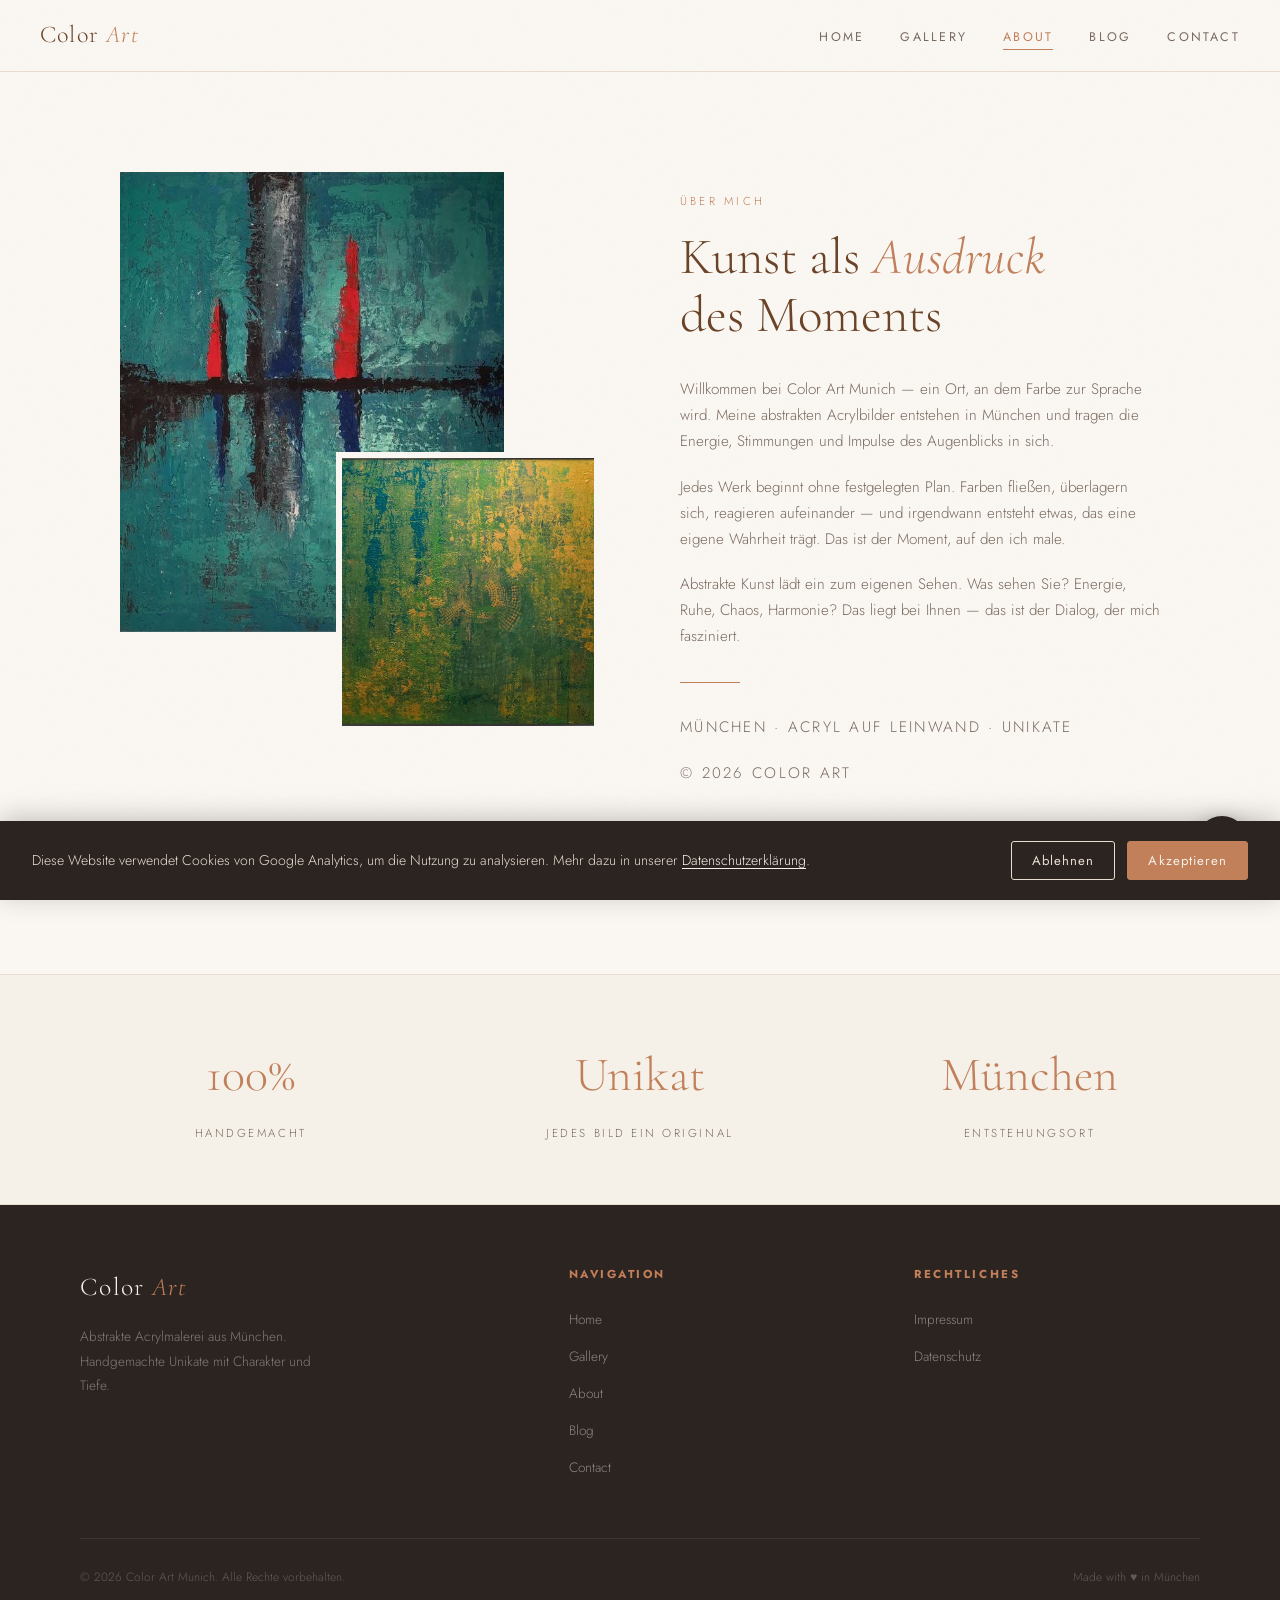
==== commit 6da1a3cd: "Add Google Analytics with DSGVO cookie consent banner" ====
--- a/about.html
+++ b/about.html
@@ -160,5 +160,50 @@
     </svg>
   </a>
 
+  <!-- Google Analytics (only loads after cookie consent) -->
+  <script>
+    function loadGA() {
+      if (document.getElementById("ga-script")) return;
+      var s = document.createElement("script");
+      s.id = "ga-script";
+      s.async = true;
+      s.src = "https://www.googletagmanager.com/gtag/js?id=G-1E3LKK0V5W";
+      document.head.appendChild(s);
+      window.dataLayer = window.dataLayer || [];
+      function gtag(){dataLayer.push(arguments);}
+      window.gtag = gtag;
+      gtag("js", new Date());
+      gtag("config", "G-1E3LKK0V5W");
+    }
+    (function() {
+      var consent = localStorage.getItem("cookie_consent");
+      if (consent === "accepted") loadGA();
+      window.addEventListener("DOMContentLoaded", function() {
+        var banner = document.getElementById("cookie-banner");
+        if (!banner) return;
+        if (!consent) {
+          setTimeout(function() { banner.classList.add("visible"); }, 800);
+        }
+        document.getElementById("cookie-accept").addEventListener("click", function() {
+          localStorage.setItem("cookie_consent", "accepted");
+          banner.classList.remove("visible");
+          loadGA();
+        });
+        document.getElementById("cookie-decline").addEventListener("click", function() {
+          localStorage.setItem("cookie_consent", "declined");
+          banner.classList.remove("visible");
+        });
+      });
+    })();
+  </script>
+
+  <div class="cookie-banner" id="cookie-banner">
+    <p>Diese Website verwendet Cookies von Google Analytics, um die Nutzung zu analysieren. Mehr dazu in unserer <a href="datenschutz.html">Datenschutzerklärung</a>.</p>
+    <div class="cookie-actions">
+      <button class="cookie-btn cookie-btn-decline" id="cookie-decline">Ablehnen</button>
+      <button class="cookie-btn cookie-btn-accept" id="cookie-accept">Akzeptieren</button>
+    </div>
+  </div>
+
 </body>
 </html>
--- a/css/style.css
+++ b/css/style.css
@@ -1049,3 +1049,103 @@
     display: none;
   }
 }
+
+
+/* ============================================================
+   Cookie Banner
+   ============================================================ */
+.cookie-banner {
+  position: fixed;
+  bottom: 0;
+  left: 0;
+  right: 0;
+  z-index: 9999;
+  background: var(--charcoal);
+  color: var(--cream);
+  padding: 20px 32px;
+  display: flex;
+  align-items: center;
+  justify-content: space-between;
+  gap: 24px;
+  font-family: 'Jost', sans-serif;
+  font-size: 0.88rem;
+  line-height: 1.5;
+  box-shadow: 0 -4px 24px rgba(44,36,32,0.25);
+  transform: translateY(100%);
+  transition: transform 0.35s ease;
+}
+
+.cookie-banner.visible {
+  transform: translateY(0);
+}
+
+.cookie-banner p {
+  margin: 0;
+  color: var(--sand);
+}
+
+.cookie-banner a {
+  color: var(--cream);
+  text-decoration: underline;
+  text-underline-offset: 3px;
+}
+
+.cookie-banner a:hover {
+  color: var(--terracotta);
+}
+
+.cookie-actions {
+  display: flex;
+  gap: 12px;
+  flex-shrink: 0;
+}
+
+.cookie-btn {
+  padding: 9px 20px;
+  border-radius: 3px;
+  font-family: 'Jost', sans-serif;
+  font-size: 0.82rem;
+  letter-spacing: 0.08em;
+  cursor: pointer;
+  border: 1px solid transparent;
+  transition: background 0.2s ease, color 0.2s ease;
+  white-space: nowrap;
+}
+
+.cookie-btn-accept {
+  background: var(--terracotta);
+  color: var(--cream);
+  border-color: var(--terracotta);
+}
+
+.cookie-btn-accept:hover {
+  background: var(--rust);
+  border-color: var(--rust);
+}
+
+.cookie-btn-decline {
+  background: transparent;
+  color: var(--sand);
+  border-color: var(--sand);
+}
+
+.cookie-btn-decline:hover {
+  color: var(--cream);
+  border-color: var(--cream);
+}
+
+@media (max-width: 768px) {
+  .cookie-banner {
+    flex-direction: column;
+    align-items: flex-start;
+    padding: 20px;
+    gap: 16px;
+  }
+  .cookie-actions {
+    width: 100%;
+  }
+  .cookie-btn {
+    flex: 1;
+    text-align: center;
+  }
+}
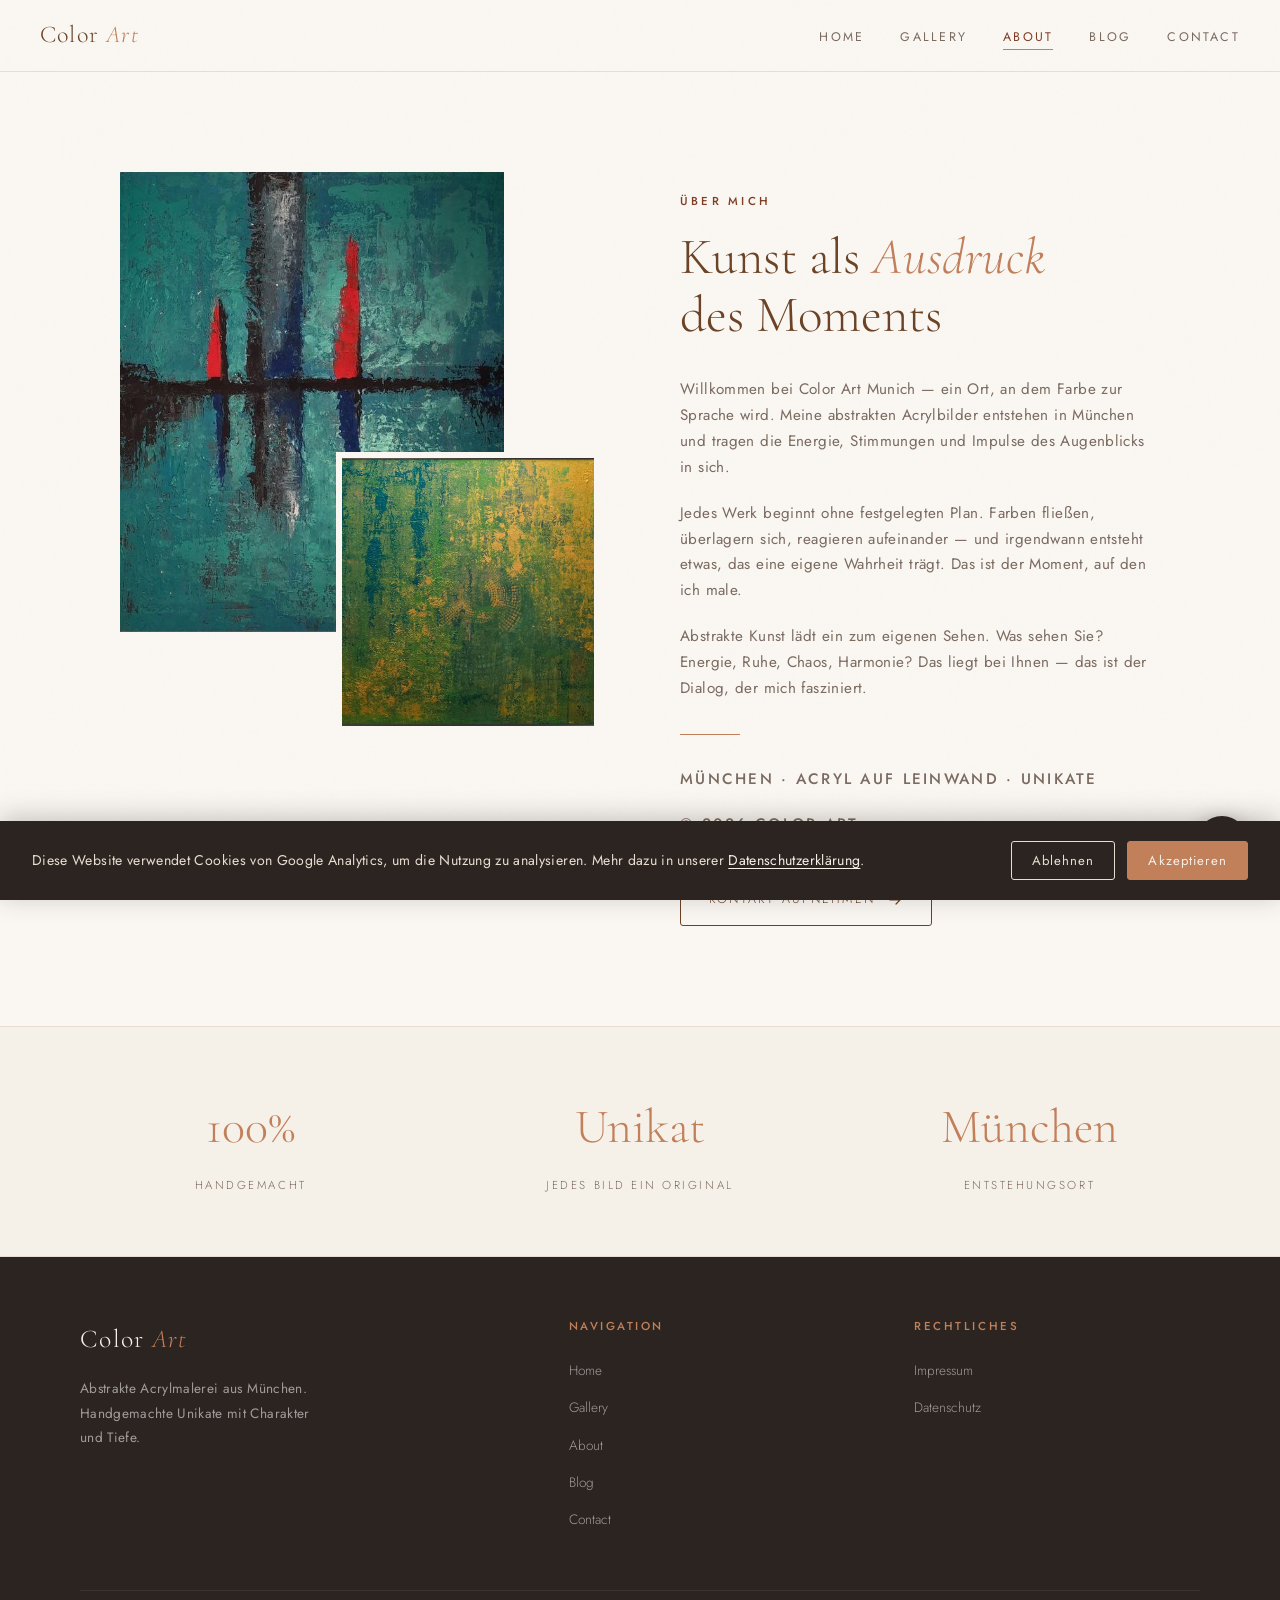
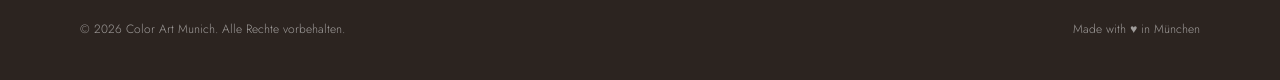
==== commit 2a82cfd8: "Fixed the Instagram link" ====
--- a/about.html
+++ b/about.html
@@ -152,7 +152,7 @@
   </footer>
 
   <script src="js/main.js"></script>
-  <a href="https://www.instagram.com/color_artmuc/" target="_blank" rel="noopener noreferrer" class="instagram-fab" aria-label="Instagram">
+  <a href="https://www.instagram.com/colorartmuc/" target="_blank" rel="noopener noreferrer" class="instagram-fab" aria-label="Instagram">
     <svg viewBox="0 0 24 24" fill="none" stroke="currentColor" stroke-width="1.6" stroke-linecap="round" stroke-linejoin="round">
       <rect x="2" y="2" width="20" height="20" rx="5" ry="5"/>
       <circle cx="12" cy="12" r="4"/>
--- a/css/style.css
+++ b/css/style.css
@@ -6,12 +6,14 @@
   --warm-white: #FAF7F2;
   --sand:       #E8DDD0;
   --terracotta: #C17F5A;
+  --terracotta-text: #7F3C24;
   --rust:       #A85C38;
   --umber:      #6B4226;
   --charcoal:   #2C2420;
   --text:       #3A2E28;
   --text-light: #7A6A60;
   --accent:     #C17F5A;
+  --petrol:     #1F5553;
 
   --nav-height: 72px;
   --max-width:  1200px;
@@ -32,8 +34,42 @@
   overflow-x: hidden;
 }
 
+/* Improve readability of regular prose without changing labels or display text. */
+p:not([class]):not([style*="text-transform"]) {
+  font-weight: 400;
+  letter-spacing: 0.025em;
+}
+
 a { color: inherit; text-decoration: none; }
 img { display: block; max-width: 100%; }
+
+/* Subtle rounding for rectangular actions; icon-only controls keep their shape. */
+.hero-cta,
+.event-cta,
+.btn-submit,
+.detail-ar-btn,
+.detail-contact,
+.filter-btn,
+.color-btn,
+.lang-btn {
+  border-radius: 3px;
+}
+
+/* Small terracotta text on light surfaces needs stronger contrast. */
+.blog-post-wrap .blog-post-meta,
+.blog-post-wrap .event-card-title,
+.blog-post-wrap .event-date-label,
+body .filter-count,
+body .detail-price {
+  color: var(--terracotta-text);
+}
+
+.blog-post-wrap .blog-post-meta,
+.blog-post-wrap .event-card-title,
+.blog-post-wrap .event-date-label,
+body .filter-count {
+  font-weight: 500;
+}
 
 /* ─── Grain texture overlay ─────────────────────────────── */
 body::before {
@@ -101,7 +137,7 @@
 }
 
 .nav-links a:hover,
-.nav-links a.active { color: var(--terracotta); }
+.nav-links a.active { color: var(--terracotta-text); }
 .nav-links a:hover::after,
 .nav-links a.active::after { width: 100%; }
 
@@ -168,9 +204,10 @@
 
 .hero-eyebrow {
   font-size: 0.72rem;
+  font-weight: 500;
   letter-spacing: 0.28em;
   text-transform: uppercase;
-  color: var(--terracotta);
+  color: var(--terracotta-text);
   margin-bottom: 20px;
   opacity: 0;
   animation: fadeUp 0.8s 0.2s forwards;
@@ -195,6 +232,9 @@
 
 .hero-subtitle {
   font-size: 1rem;
+  font-weight: 400;
+  line-height: 1.75;
+  letter-spacing: 0.025em;
   color: var(--text-light);
   margin-bottom: 48px;
   max-width: 360px;
@@ -247,6 +287,140 @@
   background: linear-gradient(135deg, rgba(193,127,90,0.15) 0%, transparent 60%);
 }
 
+/* Exhibition Banner ------------------------------------------------ */
+.event-banner {
+  position: relative;
+  background: var(--petrol);
+  max-width: 100%;
+  padding: 0;
+  overflow: hidden;
+}
+
+.event-banner::before {
+  content: '';
+  position: absolute;
+  top: 0;
+  left: 0;
+  right: 0;
+  height: 3px;
+  background: var(--terracotta);
+}
+
+.event-banner-inner {
+  max-width: 960px;
+  margin: 0 auto;
+  padding: 38px 32px;
+  display: flex;
+  align-items: center;
+  justify-content: space-between;
+  gap: 48px;
+  flex-wrap: wrap;
+}
+
+.event-content {
+  flex: 1;
+  min-width: 0;
+}
+
+.event-label {
+  display: block;
+  font-family: 'Jost', sans-serif;
+  font-size: 0.68rem;
+  font-weight: 500;
+  letter-spacing: 0.24em;
+  text-transform: uppercase;
+  color: #D8B6A1;
+  margin-bottom: 10px;
+}
+
+.event-title {
+  font-family: 'Cormorant Garamond', serif;
+  font-size: clamp(2.6rem, 4.5vw, 3.5rem);
+  font-weight: 300;
+  line-height: 1;
+  letter-spacing: 0.025em;
+  color: var(--warm-white);
+  margin: 0 0 12px;
+}
+
+.event-subtitle {
+  font-family: 'Jost', sans-serif;
+  font-size: 0.88rem;
+  font-weight: 300;
+  letter-spacing: 0.05em;
+  color: rgba(250, 247, 242, 0.82);
+  margin-bottom: 22px;
+}
+
+.event-dates {
+  display: flex;
+  flex-wrap: wrap;
+  gap: 8px 22px;
+  font-family: 'Jost', sans-serif;
+  font-size: 0.78rem;
+  font-weight: 300;
+  color: rgba(250, 247, 242, 0.70);
+  margin-bottom: 18px;
+}
+
+.event-dates .vernissage {
+  color: var(--warm-white);
+  font-weight: 400;
+}
+
+.event-location {
+  font-family: 'Jost', sans-serif;
+  font-size: 0.8rem;
+  font-weight: 300;
+  color: rgba(250, 247, 242, 0.70);
+  margin-bottom: 28px;
+}
+
+.event-location span {
+  color: var(--terracotta);
+  margin-right: 4px;
+}
+
+.event-cta {
+  display: inline-flex;
+  align-items: center;
+  gap: 10px;
+  padding: 12px 22px;
+  font-family: 'Jost', sans-serif;
+  font-size: 0.72rem;
+  font-weight: 400;
+  letter-spacing: 0.18em;
+  text-transform: uppercase;
+  background: var(--warm-white);
+  color: var(--petrol);
+  border: 1px solid var(--warm-white);
+  transition: background 0.25s ease, color 0.25s ease, border-color 0.25s ease;
+}
+
+.event-cta:hover {
+  background: var(--terracotta);
+  border-color: var(--terracotta);
+  color: var(--warm-white);
+}
+
+.event-cta svg {
+  transition: transform 0.25s ease;
+}
+
+.event-cta:hover svg {
+  transform: translateX(4px);
+}
+
+.event-artists {
+  flex-shrink: 0;
+  text-align: right;
+  font-family: 'Cormorant Garamond', serif;
+  font-size: 0.9rem;
+  font-style: italic;
+  line-height: 1.8;
+  color: rgba(250, 247, 242, 0.70);
+}
+
 /* ─── Section styles ─────────────────────────────────────── */
 section { padding: 100px 40px; max-width: var(--max-width); margin: 0 auto; }
 
@@ -259,9 +433,10 @@
 
 .section-label {
   font-size: 0.72rem;
+  font-weight: 500;
   letter-spacing: 0.28em;
   text-transform: uppercase;
-  color: var(--terracotta);
+  color: var(--terracotta-text);
 }
 
 .section-title {
@@ -545,6 +720,7 @@
 
 .about-detail {
   font-size: 0.78rem;
+  font-weight: 500;
   letter-spacing: 0.15em;
   text-transform: uppercase;
   color: var(--text-light);
@@ -591,10 +767,32 @@
 
 .contact-form { display: flex; flex-direction: column; gap: 20px; }
 
+.reservation-notice {
+  padding: 18px 20px;
+  border-left: 3px solid var(--terracotta-text);
+  background: var(--cream);
+}
+
+.reservation-notice strong {
+  display: block;
+  margin-bottom: 6px;
+  color: var(--umber);
+  font-family: 'Cormorant Garamond', serif;
+  font-size: 1.2rem;
+  font-weight: 500;
+}
+
+.reservation-notice p {
+  color: var(--text);
+  font-size: 0.88rem;
+  line-height: 1.65;
+}
+
 .form-group { display: flex; flex-direction: column; gap: 8px; }
 
 .form-group label {
   font-size: 0.72rem;
+  font-weight: 500;
   letter-spacing: 0.18em;
   text-transform: uppercase;
   color: var(--text-light);
@@ -636,7 +834,7 @@
 
 .form-success {
   display: none;
-  color: var(--terracotta);
+  color: var(--terracotta-text);
   font-style: italic;
   font-family: 'Cormorant Garamond', serif;
   font-size: 1.2rem;
@@ -680,9 +878,10 @@
 
 .blog-card-meta {
   font-size: 0.72rem;
+  font-weight: 500;
   letter-spacing: 0.18em;
   text-transform: uppercase;
-  color: var(--terracotta);
+  color: var(--terracotta-text);
   margin-bottom: 10px;
 }
 
@@ -746,13 +945,14 @@
 
 .footer-brand p {
   font-size: 0.85rem;
-  color: rgba(255,255,255,0.4);
+  color: rgba(255,255,255,0.55);
   line-height: 1.8;
   max-width: 240px;
 }
 
 .footer-col h4 {
   font-size: 0.72rem;
+  font-weight: 500;
   letter-spacing: 0.22em;
   text-transform: uppercase;
   color: var(--terracotta);
@@ -763,7 +963,7 @@
 .footer-col ul li { margin-bottom: 10px; }
 .footer-col ul a {
   font-size: 0.85rem;
-  color: rgba(255,255,255,0.45);
+  color: rgba(255,255,255,0.55);
   transition: color 0.2s;
 }
 .footer-col ul a:hover { color: var(--cream); }
@@ -775,10 +975,10 @@
   justify-content: space-between;
   align-items: center;
   font-size: 0.75rem;
-  color: rgba(255,255,255,0.25);
-}
-
-.footer-bottom a { color: rgba(255,255,255,0.35); transition: color 0.2s; }
+  color: rgba(255,255,255,0.55);
+}
+
+.footer-bottom a { color: rgba(255,255,255,0.55); transition: color 0.2s; }
 .footer-bottom a:hover { color: var(--cream); }
 
 /* ─── Animations ─────────────────────────────────────────── */
@@ -818,6 +1018,31 @@
   .hero-text { padding: 60px 24px; order: 2; }
   .hero-image { height: 60vw; order: 1; }
 
+  /* Exhibition banner */
+  .event-banner-inner {
+    padding: 32px 24px;
+    gap: 30px;
+  }
+
+  .event-title {
+    font-size: clamp(2.5rem, 12vw, 3.2rem);
+  }
+
+  .event-artists {
+    width: 100%;
+    text-align: left;
+  }
+
+  .section-header {
+    flex-direction: column;
+    align-items: flex-start;
+    gap: 6px;
+    margin-bottom: 32px;
+  }
+  .section-label { font-size: 0.65rem; letter-spacing: 0.2em; }
+  .section-title { font-size: clamp(1.6rem, 7vw, 2.2rem); }
+  .section-line { display: none; }
+
   .featured-grid {
     grid-template-columns: 1fr 1fr;
     grid-template-rows: auto;
@@ -887,6 +1112,34 @@
   section { padding: 60px 24px; }
 }
 
+
+@media (max-width: 600px) {
+  .event-banner-inner {
+    display: block;
+    padding: 30px 24px;
+  }
+
+  .event-title {
+    font-size: 2.5rem;
+  }
+
+  .event-subtitle {
+    font-size: 0.84rem;
+  }
+
+  .event-dates {
+    flex-direction: column;
+    gap: 6px;
+  }
+
+  .event-artists {
+    margin-top: 24px;
+  }
+
+  .event-cta {
+    padding: 12px 20px;
+  }
+}
 
 /* ─── AR Modal ───────────────────────────────────────────── */
 #ar-modal {
@@ -930,7 +1183,7 @@
   font-size: 1.3rem; font-style: italic;
   color: var(--umber); display: block; margin-bottom: 4px;
 }
-.ar-price-tag { font-size: 0.85rem; color: var(--terracotta); }
+.ar-price-tag { font-size: 0.85rem; color: var(--terracotta-text); }
 
 .ar-viewer-wrap {
   flex: 1;
@@ -968,7 +1221,7 @@
   margin-top: 12px;
   display: inline-flex; align-items: center; gap: 10px;
   font-size: 0.72rem; letter-spacing: 0.18em; text-transform: uppercase;
-  color: var(--terracotta); border: 1px solid var(--terracotta);
+  color: var(--terracotta-text); border: 1px solid var(--terracotta);
   padding: 12px 20px; transition: all 0.25s;
   background: none; cursor: pointer;
   font-family: 'Jost', sans-serif; width: fit-content;
